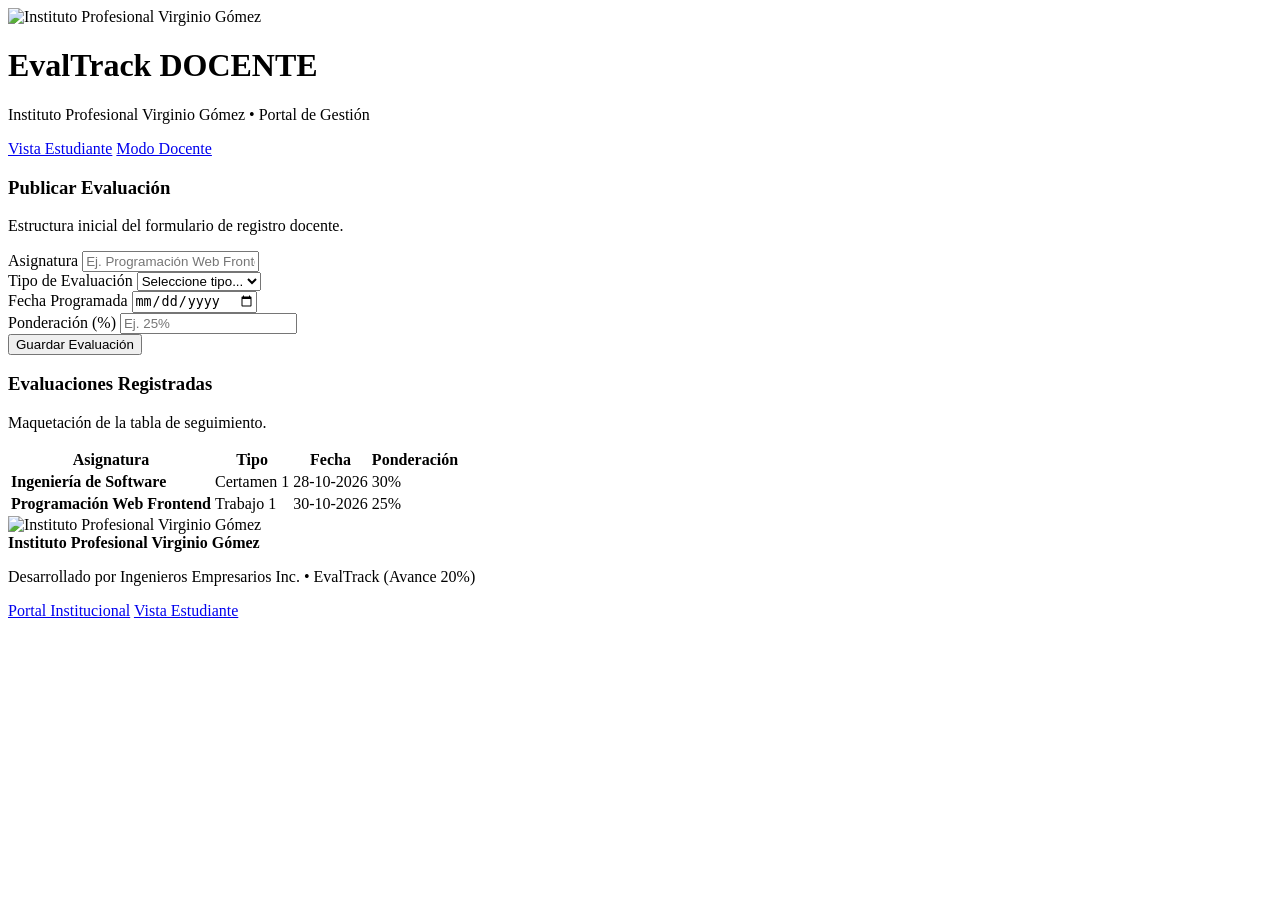
==== docente.html @ 060f39af "maqueta semantica de portal estudiante/docente" ====
<!DOCTYPE html>
<html lang="es">
<head>
  <meta charset="UTF-8">
  <meta name="viewport" content="width=device-width, initial-scale=1.0">
  <title>EvalTrack | Gestión Docente - IP Virginio Gómez (Avance 20%)</title>
  <link rel="stylesheet" href="css/styles.css">
</head>
<body>

  <!-- HEADER INSTITUCIONAL IPVG -->
  <header class="header-institucional">
    <div class="header-container">
      <div class="brand-section">
        <img src="logo-ipvg.png" alt="Instituto Profesional Virginio Gómez" class="logo-ipvg">
        <div class="brand-text">
          <h1>EvalTrack <span class="badge-brand" style="background: var(--ipvg-orange);">DOCENTE</span></h1>
          <p>Instituto Profesional Virginio Gómez &bull; Portal de Gestión</p>
        </div>
      </div>
      <nav class="header-nav" aria-label="Navegación principal">
        <a href="index.html" class="nav-link-btn">Vista Estudiante</a>
        <a href="docente.html" class="nav-link-btn btn-active-role" aria-current="page">Modo Docente</a>
      </nav>
    </div>
  </header>

  <!-- CONTENIDO PRINCIPAL -->
  <main class="main-wrapper">
    <div class="docente-layout">

      <!-- Formulario Inicial de Registro -->
      <aside class="form-card" aria-labelledby="form-heading">
        <div class="form-card-header">
          <h3 id="form-heading">Publicar Evaluación</h3>
          <p>Estructura inicial del formulario de registro docente.</p>
        </div>
        <form id="eval-form" class="form-body">
          <div class="form-group">
            <label for="eval-asignatura" class="form-label">Asignatura</label>
            <input type="text" id="eval-asignatura" class="input-control" placeholder="Ej. Programación Web Frontend" required>
          </div>
          <div class="form-group">
            <label for="eval-tipo" class="form-label">Tipo de Evaluación</label>
            <select id="eval-tipo" class="select-control" required>
              <option value="">Seleccione tipo...</option>
              <option value="Certamen">Certamen</option>
              <option value="Trabajo">Trabajo</option>
              <option value="Test">Test Corto</option>
            </select>
          </div>
          <div class="form-group">
            <label for="eval-fecha" class="form-label">Fecha Programada</label>
            <input type="date" id="eval-fecha" class="input-control" required>
          </div>
          <div class="form-group">
            <label for="eval-ponderacion" class="form-label">Ponderación (%)</label>
            <input type="text" id="eval-ponderacion" class="input-control" placeholder="Ej. 25%">
          </div>
          <button type="submit" class="btn-primary" id="btn-save-eval">Guardar Evaluación</button>
        </form>
      </aside>

      <!-- Tabla Preliminar de Gestión -->
      <section class="table-card" aria-labelledby="table-heading">
        <div class="form-card-header">
          <h3 id="table-heading">Evaluaciones Registradas</h3>
          <p>Maquetación de la tabla de seguimiento.</p>
        </div>
        <div class="table-responsive-wrapper">
          <table class="table-gestion">
            <thead>
              <tr>
                <th>Asignatura</th>
                <th>Tipo</th>
                <th>Fecha</th>
                <th>Ponderación</th>
              </tr>
            </thead>
            <tbody>
              <tr>
                <td><strong>Ingeniería de Software</strong></td>
                <td><span class="badge badge-tipo-certamen">Certamen 1</span></td>
                <td>28-10-2026</td>
                <td>30%</td>
              </tr>
              <tr>
                <td><strong>Programación Web Frontend</strong></td>
                <td><span class="badge badge-tipo-trabajo">Trabajo 1</span></td>
                <td>30-10-2026</td>
                <td>25%</td>
              </tr>
            </tbody>
          </table>
        </div>

        <!-- FASE SIGUIENTE (Próxima entrega):
             - CRUD dinámico y reprogramación con localStorage
             - Eliminación y edición directa de evaluaciones
        -->
      </section>

    </div>
  </main>

  <!-- FOOTER INSTITUCIONAL -->
  <footer class="footer-institucional">
    <div class="footer-container">
      <div class="footer-brand">
        <img src="logo-ipvg.png" alt="Instituto Profesional Virginio Gómez" class="footer-logo-ipvg">
        <div class="footer-text">
          <strong>Instituto Profesional Virginio Gómez</strong>
          <p>Desarrollado por Ingenieros Empresarios Inc. &bull; EvalTrack (Avance 20%)</p>
        </div>
      </div>
      <nav class="footer-links" aria-label="Enlaces institucionales">
        <a href="https://www.virginiogomez.cl" target="_blank" rel="noopener">Portal Institucional</a>
        <a href="index.html">Vista Estudiante</a>
      </nav>
    </div>
  </footer>

  <script src="js/evaltrack.js"></script>
</body>
</html>
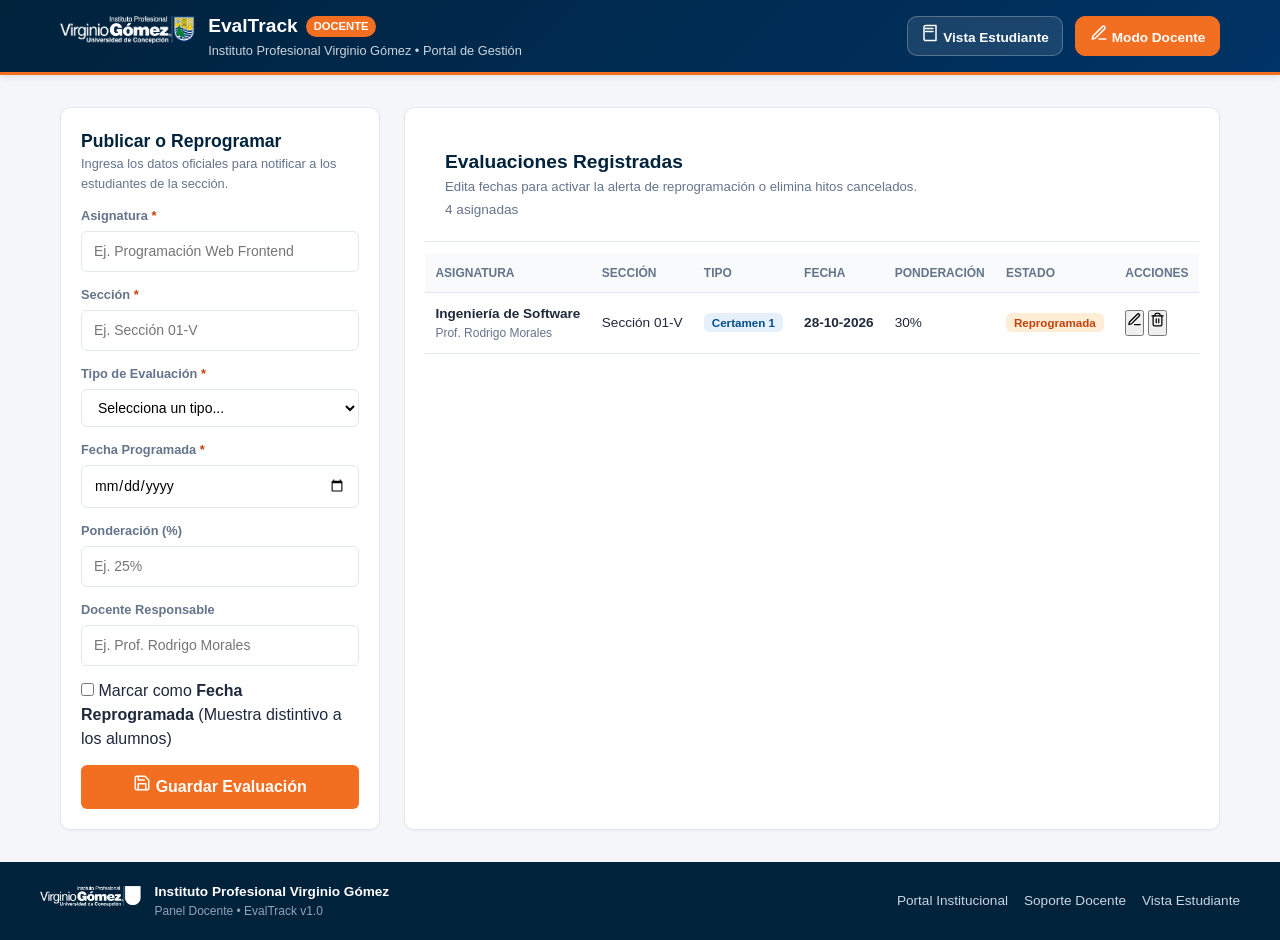
==== commit fbc8d3ae: "html 70%" ====
--- a/docente.html
+++ b/docente.html
@@ -3,118 +3,236 @@
 <head>
   <meta charset="UTF-8">
   <meta name="viewport" content="width=device-width, initial-scale=1.0">
-  <title>EvalTrack | Gestión Docente - IP Virginio Gómez (Avance 20%)</title>
+  <meta name="description" content="EvalTrack - Panel de gestión y reprogramación de evaluaciones para docentes del Instituto Profesional Virginio Gómez.">
+  <title>EvalTrack | Gestión Docente - IP Virginio Gómez</title>
   <link rel="stylesheet" href="css/styles.css">
 </head>
 <body>
 
-  <!-- HEADER INSTITUCIONAL IPVG -->
+  <!-- ======================================================================
+       HEADER INSTITUCIONAL - IP VIRGINIO GÓMEZ
+       ====================================================================== -->
   <header class="header-institucional">
     <div class="header-container">
       <div class="brand-section">
-        <img src="logo-ipvg.png" alt="Instituto Profesional Virginio Gómez" class="logo-ipvg">
+        <div class="brand-logo-icon" title="Instituto Profesional Virginio Gómez">
+          <img src="logo-ipvg.png" alt="Instituto Profesional Virginio Gómez" class="logo-ipvg">
+        </div>
         <div class="brand-text">
-          <h1>EvalTrack <span class="badge-brand" style="background: var(--ipvg-orange);">DOCENTE</span></h1>
+          <h1>
+            EvalTrack
+            <span class="badge-brand" style="background: var(--ipvg-orange);">DOCENTE</span>
+          </h1>
           <p>Instituto Profesional Virginio Gómez &bull; Portal de Gestión</p>
         </div>
       </div>
+
       <nav class="header-nav" aria-label="Navegación principal">
-        <a href="index.html" class="nav-link-btn">Vista Estudiante</a>
-        <a href="docente.html" class="nav-link-btn btn-active-role" aria-current="page">Modo Docente</a>
+        <a href="index.html" class="nav-link-btn">
+          <svg width="18" height="18" viewBox="0 0 24 24" fill="none" stroke="currentColor" stroke-width="2" stroke-linecap="round" stroke-linejoin="round">
+            <path d="M4 19.5v-15A2.5 2.5 0 0 1 6.5 2H20v20H6.5a2.5 2.5 0 0 1-2.5-2.5Z"/>
+            <path d="M6 6h10"/>
+            <path d="M6 10h10"/>
+          </svg>
+          <span>Vista Estudiante</span>
+        </a>
+        <a href="docente.html" class="nav-link-btn btn-active-role" aria-current="page">
+          <svg width="18" height="18" viewBox="0 0 24 24" fill="none" stroke="currentColor" stroke-width="2" stroke-linecap="round" stroke-linejoin="round">
+            <path d="M12 20h9"/>
+            <path d="M16.5 3.5a2.12 2.12 0 0 1 3 3L7 19l-4 1 1-4Z"/>
+          </svg>
+          <span>Modo Docente</span>
+        </a>
       </nav>
     </div>
   </header>
 
-  <!-- CONTENIDO PRINCIPAL -->
+  <!-- ======================================================================
+       CONTENIDO PRINCIPAL - PANEL DOCENTE (RF-04, RF-05, RF-06)
+       ====================================================================== -->
   <main class="main-wrapper">
+
     <div class="docente-layout">
 
-      <!-- Formulario Inicial de Registro -->
+      <!-- ==================================================================
+           COLUMNA IZQUIERDA: FORMULARIO DE REGISTRO / EDICIÓN (RF-04, RF-05)
+           ================================================================== -->
       <aside class="form-card" aria-labelledby="form-heading">
         <div class="form-card-header">
-          <h3 id="form-heading">Publicar Evaluación</h3>
-          <p>Estructura inicial del formulario de registro docente.</p>
-        </div>
+          <h3 id="form-heading">Publicar o Reprogramar</h3>
+          <p>Ingresa los datos oficiales para notificar a los estudiantes de la sección.</p>
+        </div>
+
         <form id="eval-form" class="form-body">
-          <div class="form-group">
-            <label for="eval-asignatura" class="form-label">Asignatura</label>
+          <input type="hidden" id="eval-id" value="">
+
+          <!-- Asignatura -->
+          <div class="form-group">
+            <label for="eval-asignatura" class="form-label">
+              <span>Asignatura</span>
+              <span style="color: var(--badge-reprogramada);">*</span>
+            </label>
             <input type="text" id="eval-asignatura" class="input-control" placeholder="Ej. Programación Web Frontend" required>
           </div>
-          <div class="form-group">
-            <label for="eval-tipo" class="form-label">Tipo de Evaluación</label>
+
+          <!-- Sección -->
+          <div class="form-group">
+            <label for="eval-seccion" class="form-label">
+              <span>Sección</span>
+              <span style="color: var(--badge-reprogramada);">*</span>
+            </label>
+            <input type="text" id="eval-seccion" class="input-control" placeholder="Ej. Sección 01-V" required>
+          </div>
+
+          <!-- Tipo de Evaluación -->
+          <div class="form-group">
+            <label for="eval-tipo" class="form-label">
+              <span>Tipo de Evaluación</span>
+              <span style="color: var(--badge-reprogramada);">*</span>
+            </label>
             <select id="eval-tipo" class="select-control" required>
-              <option value="">Seleccione tipo...</option>
+              <option value="">Selecciona un tipo...</option>
               <option value="Certamen">Certamen</option>
-              <option value="Trabajo">Trabajo</option>
+              <option value="Trabajo">Trabajo / Proyecto</option>
               <option value="Test">Test Corto</option>
+              <option value="Examen">Examen</option>
             </select>
           </div>
-          <div class="form-group">
-            <label for="eval-fecha" class="form-label">Fecha Programada</label>
+
+          <!-- Fecha Oficial -->
+          <div class="form-group">
+            <label for="eval-fecha" class="form-label">
+              <span>Fecha Programada</span>
+              <span style="color: var(--badge-reprogramada);">*</span>
+            </label>
             <input type="date" id="eval-fecha" class="input-control" required>
           </div>
+
+          <!-- Ponderación -->
           <div class="form-group">
             <label for="eval-ponderacion" class="form-label">Ponderación (%)</label>
             <input type="text" id="eval-ponderacion" class="input-control" placeholder="Ej. 25%">
           </div>
-          <button type="submit" class="btn-primary" id="btn-save-eval">Guardar Evaluación</button>
+
+          <!-- Docente / Autor -->
+          <div class="form-group">
+            <label for="eval-autor" class="form-label">Docente Responsable</label>
+            <input type="text" id="eval-autor" class="input-control" placeholder="Ej. Prof. Rodrigo Morales">
+          </div>
+
+          <!-- Checkbox Reprogramada (RF-03, RF-05) -->
+          <div class="checkbox-toggle-container">
+            <input type="checkbox" id="eval-reprogramada">
+            <label for="eval-reprogramada" class="checkbox-label">
+              Marcar como <strong>Fecha Reprogramada</strong> (Muestra distintivo a los alumnos)
+            </label>
+          </div>
+
+          <!-- Botón de Envío -->
+          <button type="submit" class="btn-primary" id="btn-save-eval">
+            <svg width="18" height="18" viewBox="0 0 24 24" fill="none" stroke="currentColor" stroke-width="2" stroke-linecap="round" stroke-linejoin="round">
+              <path d="M19 21H5a2 2 0 0 1-2-2V5a2 2 0 0 1 2-2h11l5 5v11a2 2 0 0 1-2 2z"/>
+              <polyline points="17 21 17 13 7 13 7 21"/>
+              <polyline points="7 3 7 8 15 8"/>
+            </svg>
+            <span>Guardar Evaluación</span>
+          </button>
         </form>
       </aside>
 
-      <!-- Tabla Preliminar de Gestión -->
+      <!-- ==================================================================
+           COLUMNA DERECHA: TABLA DE GESTIÓN Y REPROGRAMACIÓN (RF-05, RF-06)
+           ================================================================== -->
       <section class="table-card" aria-labelledby="table-heading">
-        <div class="form-card-header">
-          <h3 id="table-heading">Evaluaciones Registradas</h3>
-          <p>Maquetación de la tabla de seguimiento.</p>
-        </div>
+        <div class="controls-header" style="padding: 1.25rem; border-bottom: 1px solid var(--border-light); margin-bottom: 0;">
+          <div>
+            <h3 id="table-heading" style="font-size: 1.2rem; color: var(--ipvg-blue-dark); font-weight: 700;">
+              Evaluaciones Registradas
+            </h3>
+            <p style="font-size: 0.825rem; color: var(--text-muted);">
+              Edita fechas para activar la alerta de reprogramación o elimina hitos cancelados.
+            </p>
+          </div>
+          <span class="eval-counter">4 asignadas</span>
+        </div>
+
         <div class="table-responsive-wrapper">
           <table class="table-gestion">
             <thead>
               <tr>
                 <th>Asignatura</th>
+                <th>Sección</th>
                 <th>Tipo</th>
                 <th>Fecha</th>
                 <th>Ponderación</th>
+                <th>Estado</th>
+                <th style="text-align: right;">Acciones</th>
               </tr>
             </thead>
             <tbody>
+              <!-- Fila 1 -->
               <tr>
-                <td><strong>Ingeniería de Software</strong></td>
-                <td><span class="badge badge-tipo-certamen">Certamen 1</span></td>
-                <td>28-10-2026</td>
-                <td>30%</td>
-              </tr>
-              <tr>
-                <td><strong>Programación Web Frontend</strong></td>
-                <td><span class="badge badge-tipo-trabajo">Trabajo 1</span></td>
-                <td>30-10-2026</td>
-                <td>25%</td>
+                <td data-label="Asignatura">
+                  <strong>Ingeniería de Software</strong>
+                  <div style="font-size: 0.75rem; color: var(--text-muted);">Prof. Rodrigo Morales</div>
+                </td>
+                <td data-label="Sección">Sección 01-V</td>
+                <td data-label="Tipo">
+                  <span class="badge badge-tipo-certamen">Certamen 1</span>
+                </td>
+                <td data-label="Fecha">
+                  <span style="font-weight: 700;">28-10-2026</span>
+                </td>
+                <td data-label="Ponderación">30%</td>
+                <td data-label="Estado">
+                  <span class="badge badge-reprogramada">Reprogramada</span>
+                </td>
+                <td data-label="Acciones">
+                  <div class="action-buttons-group" style="justify-content: flex-end;">
+                    <button type="button" class="btn-action-icon" title="Editar evaluación" aria-label="Editar">
+                      <svg width="15" height="15" viewBox="0 0 24 24" fill="none" stroke="currentColor" stroke-width="2" stroke-linecap="round" stroke-linejoin="round">
+                        <path d="M12 20h9"/>
+                        <path d="M16.5 3.5a2.12 2.12 0 0 1 3 3L7 19l-4 1 1-4Z"/>
+                      </svg>
+                    </button>
+                    <button type="button" class="btn-action-icon danger" title="Eliminar evaluación" aria-label="Eliminar">
+                      <svg width="15" height="15" viewBox="0 0 24 24" fill="none" stroke="currentColor" stroke-width="2" stroke-linecap="round" stroke-linejoin="round">
+                        <polyline points="3 6 5 6 21 6"/>
+                        <path d="M19 6v14a2 2 0 0 1-2 2H7a2 2 0 0 1-2-2V6m3 0V4a2 2 0 0 1 2-2h4a2 2 0 0 1 2 2v2"/>
+                        <line x1="10" y1="11" x2="10" y2="17"/>
+                        <line x1="14" y1="11" x2="14" y2="17"/>
+                      </svg>
+                    </button>
+                  </div>
+                </td>
               </tr>
             </tbody>
           </table>
         </div>
-
-        <!-- FASE SIGUIENTE (Próxima entrega):
-             - CRUD dinámico y reprogramación con localStorage
-             - Eliminación y edición directa de evaluaciones
-        -->
       </section>
 
     </div>
+
   </main>
 
-  <!-- FOOTER INSTITUCIONAL -->
+  <!-- ======================================================================
+       FOOTER INSTITUCIONAL
+       ====================================================================== -->
   <footer class="footer-institucional">
     <div class="footer-container">
       <div class="footer-brand">
-        <img src="logo-ipvg.png" alt="Instituto Profesional Virginio Gómez" class="footer-logo-ipvg">
+        <div class="footer-logo-container" title="Instituto Profesional Virginio Gómez">
+          <img src="logo-ipvg.png" alt="Instituto Profesional Virginio Gómez" class="footer-logo-ipvg">
+        </div>
         <div class="footer-text">
           <strong>Instituto Profesional Virginio Gómez</strong>
-          <p>Desarrollado por Ingenieros Empresarios Inc. &bull; EvalTrack (Avance 20%)</p>
+          <p>Panel Docente &bull; EvalTrack v1.0</p>
         </div>
       </div>
+
       <nav class="footer-links" aria-label="Enlaces institucionales">
         <a href="https://www.virginiogomez.cl" target="_blank" rel="noopener">Portal Institucional</a>
+        <a href="#">Soporte Docente</a>
         <a href="index.html">Vista Estudiante</a>
       </nav>
     </div>
--- a/css/styles.css
+++ b/css/styles.css
@@ -0,0 +1,482 @@
+/* ==========================================================================
+   EvalTrack - Sistema de Calendario y Seguimiento de Evaluaciones
+   Instituto Profesional Virginio Gómez
+   Estilos Principales (Avance 20% - Maquetación y Paleta Institucional)
+   ========================================================================== */
+
+:root {
+  /* Paleta Institucional IP Virginio Gómez */
+  --ipvg-blue-dark: #00223b;
+  --ipvg-blue-primary: #003366;
+  --ipvg-blue-medium: #004d8c;
+  --ipvg-blue-light: #e8f1f8;
+  --ipvg-orange: #f26f21;
+  --ipvg-orange-hover: #d95a12;
+
+  /* Estados Semánticos de Evaluación */
+  --status-certamen: #004d8c;
+  --status-certamen-bg: #e6f0fa;
+  --status-trabajo: #107c41;
+  --status-trabajo-bg: #e6f6ee;
+  --badge-reprogramada: #c2410c;
+  --badge-reprogramada-bg: #ffedd5;
+
+  /* Neutros y Superficies */
+  --bg-app: #f4f6fa;
+  --bg-surface: #ffffff;
+  --bg-surface-secondary: #f8fafc;
+  --text-main: #1e293b;
+  --text-muted: #64748b;
+  --text-white: #ffffff;
+
+  /* Bordes, Sombras y Radios */
+  --border-light: #e2e8f0;
+  --shadow-sm: 0 1px 2px rgba(0, 34, 59, 0.05);
+  --shadow-md: 0 4px 6px -1px rgba(0, 34, 59, 0.08);
+  --radius-sm: 6px;
+  --radius-md: 10px;
+  --radius-lg: 14px;
+  --container-max-width: 1200px;
+}
+
+/* Reset y estructura general */
+*, *::before, *::after {
+  box-sizing: border-box;
+  margin: 0;
+  padding: 0;
+}
+
+body {
+  font-family: -apple-system, BlinkMacSystemFont, "Segoe UI", Roboto, Arial, sans-serif;
+  background-color: var(--bg-app);
+  color: var(--text-main);
+  line-height: 1.5;
+  min-height: 100vh;
+  display: flex;
+  flex-direction: column;
+}
+
+a {
+  color: inherit;
+  text-decoration: none;
+}
+
+button, input, select {
+  font: inherit;
+}
+
+/* ==========================================================================
+   HEADER INSTITUCIONAL
+   ========================================================================== */
+.header-institucional {
+  background: linear-gradient(135deg, var(--ipvg-blue-dark) 0%, var(--ipvg-blue-primary) 100%);
+  color: var(--text-white);
+  box-shadow: var(--shadow-md);
+  position: sticky;
+  top: 0;
+  z-index: 100;
+  border-bottom: 3px solid var(--ipvg-orange);
+}
+
+.header-container {
+  max-width: var(--container-max-width);
+  margin: 0 auto;
+  padding: 0.75rem 1.25rem;
+  display: flex;
+  align-items: center;
+  justify-content: space-between;
+}
+
+.brand-section {
+  display: flex;
+  align-items: center;
+  gap: 0.85rem;
+}
+
+.logo-ipvg {
+  max-height: 40px;
+  width: auto;
+}
+
+.brand-text h1 {
+  font-size: 1.2rem;
+  display: flex;
+  align-items: center;
+  gap: 0.5rem;
+}
+
+.brand-text .badge-brand {
+  font-size: 0.7rem;
+  background: rgba(255, 255, 255, 0.2);
+  padding: 0.15rem 0.5rem;
+  border-radius: 9999px;
+}
+
+.brand-text p {
+  font-size: 0.8rem;
+  color: #cbd5e1;
+}
+
+.header-nav {
+  display: flex;
+  gap: 0.75rem;
+}
+
+.nav-link-btn {
+  padding: 0.45rem 0.85rem;
+  border-radius: var(--radius-md);
+  font-size: 0.85rem;
+  font-weight: 600;
+  border: 1px solid rgba(255, 255, 255, 0.25);
+  background: rgba(255, 255, 255, 0.1);
+  color: var(--text-white);
+  transition: 0.2s ease;
+}
+
+.nav-link-btn.btn-active-role {
+  background: var(--ipvg-orange);
+  border-color: var(--ipvg-orange);
+}
+
+/* ==========================================================================
+   CONTENEDOR PRINCIPAL Y HERO BANNER
+   ========================================================================== */
+.main-wrapper {
+  max-width: var(--container-max-width);
+  margin: 0 auto;
+  padding: 2rem 1.25rem;
+  width: 100%;
+  flex: 1;
+  display: flex;
+  flex-direction: column;
+  gap: 1.5rem;
+}
+
+.hero-banner {
+  background: linear-gradient(135deg, var(--ipvg-blue-primary) 0%, var(--ipvg-blue-medium) 100%);
+  color: var(--text-white);
+  border-radius: var(--radius-lg);
+  padding: 1.5rem 1.75rem;
+  display: flex;
+  align-items: center;
+  justify-content: space-between;
+  gap: 1.5rem;
+}
+
+.hero-info h2 {
+  font-size: 1.45rem;
+  margin-bottom: 0.25rem;
+}
+
+.hero-info p {
+  color: #e2e8f0;
+  font-size: 0.9rem;
+}
+
+.hero-stats {
+  display: flex;
+  gap: 0.75rem;
+}
+
+.stat-card {
+  background: rgba(255, 255, 255, 0.15);
+  border-radius: var(--radius-md);
+  padding: 0.6rem 1rem;
+  text-align: center;
+  min-width: 90px;
+}
+
+.stat-value {
+  font-size: 1.5rem;
+  font-weight: 800;
+}
+
+.stat-value.warning {
+  color: #fed7aa;
+}
+
+.stat-label {
+  font-size: 0.7rem;
+  text-transform: uppercase;
+  color: #cbd5e1;
+}
+
+/* ==========================================================================
+   CONTROLES Y FORMULARIOS
+   ========================================================================== */
+.controls-card {
+  background: var(--bg-surface);
+  border-radius: var(--radius-md);
+  padding: 1rem 1.25rem;
+  box-shadow: var(--shadow-sm);
+  border: 1px solid var(--border-light);
+}
+
+.filter-grid {
+  display: grid;
+  grid-template-columns: 2fr 1.5fr auto;
+  gap: 1rem;
+  align-items: flex-end;
+}
+
+.form-group {
+  display: flex;
+  flex-direction: column;
+  gap: 0.35rem;
+}
+
+.form-label {
+  font-size: 0.8rem;
+  font-weight: 600;
+  color: var(--text-muted);
+}
+
+.input-control,
+.select-control {
+  width: 100%;
+  padding: 0.55rem 0.75rem;
+  border: 1px solid var(--border-light);
+  border-radius: var(--radius-sm);
+  background: var(--bg-surface);
+  font-size: 0.875rem;
+}
+
+.btn-secondary {
+  padding: 0.55rem 0.9rem;
+  background-color: var(--bg-surface-secondary);
+  border: 1px solid var(--border-light);
+  border-radius: var(--radius-sm);
+  cursor: pointer;
+  font-weight: 600;
+  font-size: 0.85rem;
+}
+
+/* ==========================================================================
+   TARJETAS DE EVALUACIÓN
+   ========================================================================== */
+.eval-section {
+  display: flex;
+  flex-direction: column;
+  gap: 1rem;
+}
+
+.section-title-bar h3 {
+  font-size: 1.1rem;
+  color: var(--ipvg-blue-dark);
+}
+
+.eval-counter {
+  font-size: 0.85rem;
+  color: var(--text-muted);
+  font-weight: normal;
+}
+
+.eval-cards-grid {
+  display: grid;
+  grid-template-columns: repeat(auto-fill, minmax(300px, 1fr));
+  gap: 1.25rem;
+}
+
+.eval-card {
+  background: var(--bg-surface);
+  border-radius: var(--radius-md);
+  border: 1px solid var(--border-light);
+  padding: 1.25rem;
+  box-shadow: var(--shadow-sm);
+  display: flex;
+  flex-direction: column;
+  gap: 0.75rem;
+  border-left: 4px solid var(--ipvg-blue-primary);
+}
+
+.eval-card.tipo-certamen { border-left-color: var(--status-certamen); }
+.eval-card.tipo-trabajo { border-left-color: var(--status-trabajo); }
+
+.card-top {
+  display: flex;
+  align-items: center;
+  justify-content: space-between;
+}
+
+.badges-group {
+  display: flex;
+  gap: 0.35rem;
+}
+
+.badge {
+  font-size: 0.725rem;
+  font-weight: 700;
+  padding: 0.2rem 0.5rem;
+  border-radius: var(--radius-sm);
+}
+
+.badge-tipo-certamen { background: var(--status-certamen-bg); color: var(--status-certamen); }
+.badge-tipo-trabajo { background: var(--status-trabajo-bg); color: var(--status-trabajo); }
+.badge-reprogramada { background: var(--badge-reprogramada-bg); color: var(--badge-reprogramada); }
+.badge-ponderacion { background: var(--ipvg-blue-light); color: var(--ipvg-blue-medium); }
+
+.card-title {
+  font-size: 1.05rem;
+  color: var(--ipvg-blue-dark);
+}
+
+.card-meta-list {
+  font-size: 0.85rem;
+  color: var(--text-muted);
+  display: flex;
+  flex-direction: column;
+  gap: 0.2rem;
+}
+
+.card-footer-info {
+  display: flex;
+  align-items: center;
+  justify-content: space-between;
+  padding-top: 0.75rem;
+  border-top: 1px solid var(--border-light);
+}
+
+.fecha-valor {
+  font-size: 0.85rem;
+  font-weight: 700;
+  color: var(--ipvg-blue-dark);
+}
+
+.dias-restantes-pill {
+  font-size: 0.75rem;
+  font-weight: 700;
+  padding: 0.2rem 0.5rem;
+  border-radius: 9999px;
+  background: #fee2e2;
+  color: #b91c1c;
+}
+
+/* ==========================================================================
+   VISTA DOCENTE (ESTRUCTURA BÁSICA)
+   ========================================================================== */
+.docente-layout {
+  display: grid;
+  grid-template-columns: 320px 1fr;
+  gap: 1.5rem;
+}
+
+.form-card,
+.table-card {
+  background: var(--bg-surface);
+  border-radius: var(--radius-md);
+  border: 1px solid var(--border-light);
+  box-shadow: var(--shadow-sm);
+  padding: 1.25rem;
+}
+
+.form-card-header h3 {
+  font-size: 1.1rem;
+  color: var(--ipvg-blue-dark);
+}
+
+.form-card-header p {
+  font-size: 0.8rem;
+  color: var(--text-muted);
+  margin-bottom: 0.85rem;
+}
+
+.form-body {
+  display: flex;
+  flex-direction: column;
+  gap: 0.85rem;
+}
+
+.btn-primary {
+  padding: 0.6rem 1rem;
+  background: var(--ipvg-orange);
+  color: var(--text-white);
+  border: none;
+  border-radius: var(--radius-sm);
+  font-weight: 700;
+  cursor: pointer;
+}
+
+.btn-primary:hover {
+  background: var(--ipvg-orange-hover);
+}
+
+.table-responsive-wrapper {
+  overflow-x: auto;
+  margin-top: 0.75rem;
+}
+
+.table-gestion {
+  width: 100%;
+  border-collapse: collapse;
+  font-size: 0.85rem;
+}
+
+.table-gestion th,
+.table-gestion td {
+  padding: 0.65rem;
+  text-align: left;
+  border-bottom: 1px solid var(--border-light);
+}
+
+.table-gestion th {
+  background: var(--bg-surface-secondary);
+  color: var(--text-muted);
+  font-size: 0.75rem;
+  text-transform: uppercase;
+}
+
+/* ==========================================================================
+   FOOTER INSTITUCIONAL
+   ========================================================================== */
+.footer-institucional {
+  background: var(--ipvg-blue-dark);
+  color: var(--text-white);
+  margin-top: auto;
+  padding: 1.25rem;
+}
+
+.footer-container {
+  max-width: var(--container-max-width);
+  margin: 0 auto;
+  display: flex;
+  align-items: center;
+  justify-content: space-between;
+}
+
+.footer-brand {
+  display: flex;
+  align-items: center;
+  gap: 0.85rem;
+}
+
+.footer-logo-ipvg {
+  max-height: 30px;
+  filter: brightness(0) invert(1);
+}
+
+.footer-text strong {
+  display: block;
+  font-size: 0.85rem;
+}
+
+.footer-text p {
+  font-size: 0.75rem;
+  color: #94a3b8;
+}
+
+.footer-links {
+  display: flex;
+  gap: 1rem;
+  font-size: 0.85rem;
+  color: #cbd5e1;
+}
+
+/* ==========================================================================
+   RESPONSIVE DESIGN (BÁSICO)
+   ========================================================================== */
+@media (max-width: 820px) {
+  .docente-layout { grid-template-columns: 1fr; }
+  .hero-banner { flex-direction: column; align-items: flex-start; }
+  .filter-grid { grid-template-columns: 1fr; }
+  .header-container, .footer-container { flex-direction: column; align-items: flex-start; gap: 0.75rem; }
+}
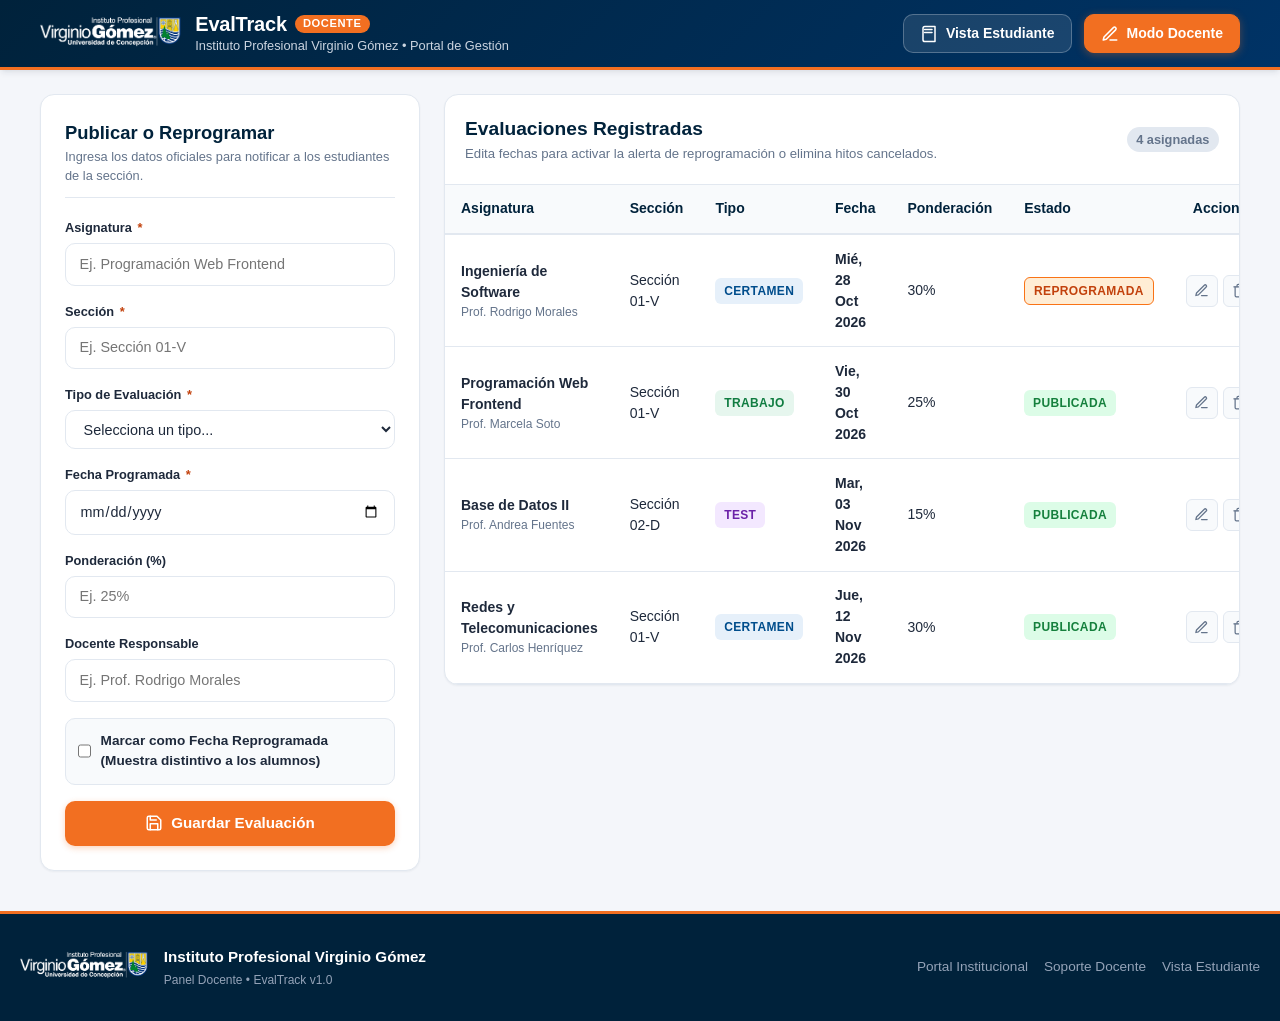
==== commit c2b75e84: "feat(html): integrar estructura completa de calendario mensual y tabla de gestión docente index.html" ====
--- a/docente.html
+++ b/docente.html
@@ -206,6 +206,117 @@
                   </div>
                 </td>
               </tr>
+
+              <!-- Fila 2 -->
+              <tr>
+                <td data-label="Asignatura">
+                  <strong>Programación Web Frontend</strong>
+                  <div style="font-size: 0.75rem; color: var(--text-muted);">Prof. Marcela Soto</div>
+                </td>
+                <td data-label="Sección">Sección 01-V</td>
+                <td data-label="Tipo">
+                  <span class="badge badge-tipo-trabajo">Trabajo 1</span>
+                </td>
+                <td data-label="Fecha">
+                  <span style="font-weight: 700;">30-10-2026</span>
+                </td>
+                <td data-label="Ponderación">25%</td>
+                <td data-label="Estado">
+                  <span class="badge" style="background: var(--badge-publicada-bg); color: var(--badge-publicada);">Publicada</span>
+                </td>
+                <td data-label="Acciones">
+                  <div class="action-buttons-group" style="justify-content: flex-end;">
+                    <button type="button" class="btn-action-icon" title="Editar evaluación" aria-label="Editar">
+                      <svg width="15" height="15" viewBox="0 0 24 24" fill="none" stroke="currentColor" stroke-width="2" stroke-linecap="round" stroke-linejoin="round">
+                        <path d="M12 20h9"/>
+                        <path d="M16.5 3.5a2.12 2.12 0 0 1 3 3L7 19l-4 1 1-4Z"/>
+                      </svg>
+                    </button>
+                    <button type="button" class="btn-action-icon danger" title="Eliminar evaluación" aria-label="Eliminar">
+                      <svg width="15" height="15" viewBox="0 0 24 24" fill="none" stroke="currentColor" stroke-width="2" stroke-linecap="round" stroke-linejoin="round">
+                        <polyline points="3 6 5 6 21 6"/>
+                        <path d="M19 6v14a2 2 0 0 1-2 2H7a2 2 0 0 1-2-2V6m3 0V4a2 2 0 0 1 2-2h4a2 2 0 0 1 2 2v2"/>
+                        <line x1="10" y1="11" x2="10" y2="17"/>
+                        <line x1="14" y1="11" x2="14" y2="17"/>
+                      </svg>
+                    </button>
+                  </div>
+                </td>
+              </tr>
+
+              <!-- Fila 3 -->
+              <tr>
+                <td data-label="Asignatura">
+                  <strong>Base de Datos II</strong>
+                  <div style="font-size: 0.75rem; color: var(--text-muted);">Prof. Andrea Fuentes</div>
+                </td>
+                <td data-label="Sección">Sección 02-D</td>
+                <td data-label="Tipo">
+                  <span class="badge badge-tipo-test">Test 2</span>
+                </td>
+                <td data-label="Fecha">
+                  <span style="font-weight: 700;">03-11-2026</span>
+                </td>
+                <td data-label="Ponderación">15%</td>
+                <td data-label="Estado">
+                  <span class="badge" style="background: var(--badge-publicada-bg); color: var(--badge-publicada);">Publicada</span>
+                </td>
+                <td data-label="Acciones">
+                  <div class="action-buttons-group" style="justify-content: flex-end;">
+                    <button type="button" class="btn-action-icon" title="Editar evaluación" aria-label="Editar">
+                      <svg width="15" height="15" viewBox="0 0 24 24" fill="none" stroke="currentColor" stroke-width="2" stroke-linecap="round" stroke-linejoin="round">
+                        <path d="M12 20h9"/>
+                        <path d="M16.5 3.5a2.12 2.12 0 0 1 3 3L7 19l-4 1 1-4Z"/>
+                      </svg>
+                    </button>
+                    <button type="button" class="btn-action-icon danger" title="Eliminar evaluación" aria-label="Eliminar">
+                      <svg width="15" height="15" viewBox="0 0 24 24" fill="none" stroke="currentColor" stroke-width="2" stroke-linecap="round" stroke-linejoin="round">
+                        <polyline points="3 6 5 6 21 6"/>
+                        <path d="M19 6v14a2 2 0 0 1-2 2H7a2 2 0 0 1-2-2V6m3 0V4a2 2 0 0 1 2-2h4a2 2 0 0 1 2 2v2"/>
+                        <line x1="10" y1="11" x2="10" y2="17"/>
+                        <line x1="14" y1="11" x2="14" y2="17"/>
+                      </svg>
+                    </button>
+                  </div>
+                </td>
+              </tr>
+
+              <!-- Fila 4 -->
+              <tr>
+                <td data-label="Asignatura">
+                  <strong>Redes y Telecomunicaciones</strong>
+                  <div style="font-size: 0.75rem; color: var(--text-muted);">Prof. Carlos Henríquez</div>
+                </td>
+                <td data-label="Sección">Sección 01-V</td>
+                <td data-label="Tipo">
+                  <span class="badge badge-tipo-certamen">Certamen 2</span>
+                </td>
+                <td data-label="Fecha">
+                  <span style="font-weight: 700;">12-11-2026</span>
+                </td>
+                <td data-label="Ponderación">30%</td>
+                <td data-label="Estado">
+                  <span class="badge" style="background: var(--badge-publicada-bg); color: var(--badge-publicada);">Publicada</span>
+                </td>
+                <td data-label="Acciones">
+                  <div class="action-buttons-group" style="justify-content: flex-end;">
+                    <button type="button" class="btn-action-icon" title="Editar evaluación" aria-label="Editar">
+                      <svg width="15" height="15" viewBox="0 0 24 24" fill="none" stroke="currentColor" stroke-width="2" stroke-linecap="round" stroke-linejoin="round">
+                        <path d="M12 20h9"/>
+                        <path d="M16.5 3.5a2.12 2.12 0 0 1 3 3L7 19l-4 1 1-4Z"/>
+                      </svg>
+                    </button>
+                    <button type="button" class="btn-action-icon danger" title="Eliminar evaluación" aria-label="Eliminar">
+                      <svg width="15" height="15" viewBox="0 0 24 24" fill="none" stroke="currentColor" stroke-width="2" stroke-linecap="round" stroke-linejoin="round">
+                        <polyline points="3 6 5 6 21 6"/>
+                        <path d="M19 6v14a2 2 0 0 1-2 2H7a2 2 0 0 1-2-2V6m3 0V4a2 2 0 0 1 2-2h4a2 2 0 0 1 2 2v2"/>
+                        <line x1="10" y1="11" x2="10" y2="17"/>
+                        <line x1="14" y1="11" x2="14" y2="17"/>
+                      </svg>
+                    </button>
+                  </div>
+                </td>
+              </tr>
             </tbody>
           </table>
         </div>
--- a/css/styles.css
+++ b/css/styles.css
@@ -1,7 +1,7 @@
 /* ==========================================================================
    EvalTrack - Sistema de Calendario y Seguimiento de Evaluaciones
    Instituto Profesional Virginio Gómez
-   Estilos Principales (Avance 20% - Maquetación y Paleta Institucional)
+   Estilos Principales y Responsive Design
    ========================================================================== */
 
 :root {
@@ -12,14 +12,24 @@
   --ipvg-blue-light: #e8f1f8;
   --ipvg-orange: #f26f21;
   --ipvg-orange-hover: #d95a12;
+  --ipvg-orange-light: #fff3ec;
 
   /* Estados Semánticos de Evaluación */
   --status-certamen: #004d8c;
   --status-certamen-bg: #e6f0fa;
   --status-trabajo: #107c41;
   --status-trabajo-bg: #e6f6ee;
+  --status-test: #6b21a8;
+  --status-test-bg: #f3e8ff;
+  --status-examen: #b91c1c;
+  --status-examen-bg: #fee2e2;
+
   --badge-reprogramada: #c2410c;
   --badge-reprogramada-bg: #ffedd5;
+  --badge-publicada: #15803d;
+  --badge-publicada-bg: #dcfce7;
+  --badge-cancelada: #991b1b;
+  --badge-cancelada-bg: #fee2e2;
 
   /* Neutros y Superficies */
   --bg-app: #f4f6fa;
@@ -27,41 +37,54 @@
   --bg-surface-secondary: #f8fafc;
   --text-main: #1e293b;
   --text-muted: #64748b;
+  --text-light: #94a3b8;
   --text-white: #ffffff;
 
-  /* Bordes, Sombras y Radios */
+  /* Bordes y Sombras */
   --border-light: #e2e8f0;
+  --border-focus: #004d8c;
   --shadow-sm: 0 1px 2px rgba(0, 34, 59, 0.05);
-  --shadow-md: 0 4px 6px -1px rgba(0, 34, 59, 0.08);
+  --shadow-md: 0 4px 6px -1px rgba(0, 34, 59, 0.08), 0 2px 4px -2px rgba(0, 34, 59, 0.05);
+  --shadow-lg: 0 10px 15px -3px rgba(0, 34, 59, 0.1), 0 4px 6px -4px rgba(0, 34, 59, 0.06);
+
+  /* Dimensiones y Transiciones */
   --radius-sm: 6px;
   --radius-md: 10px;
   --radius-lg: 14px;
-  --container-max-width: 1200px;
-}
-
-/* Reset y estructura general */
+  --transition-fast: 0.2s ease;
+  --container-max-width: 1240px;
+}
+
+/* Reset y caja */
 *, *::before, *::after {
   box-sizing: border-box;
   margin: 0;
   padding: 0;
 }
 
+html {
+  font-size: 16px;
+  scroll-behavior: smooth;
+}
+
 body {
-  font-family: -apple-system, BlinkMacSystemFont, "Segoe UI", Roboto, Arial, sans-serif;
+  font-family: -apple-system, BlinkMacSystemFont, "Segoe UI", Roboto, "Helvetica Neue", Arial, sans-serif;
   background-color: var(--bg-app);
   color: var(--text-main);
   line-height: 1.5;
   min-height: 100vh;
   display: flex;
   flex-direction: column;
-}
-
+  overflow-x: hidden;
+}
+
+/* Enlaces y botones base */
 a {
   color: inherit;
   text-decoration: none;
 }
 
-button, input, select {
+button, input, select, textarea {
   font: inherit;
 }
 
@@ -85,21 +108,50 @@
   display: flex;
   align-items: center;
   justify-content: space-between;
+  gap: 1rem;
 }
 
 .brand-section {
   display: flex;
   align-items: center;
-  gap: 0.85rem;
-}
-
+  gap: 0.875rem;
+}
+
+.brand-logo-icon {
+  display: flex;
+  align-items: center;
+  justify-content: center;
+  flex-shrink: 0;
+  transition: all var(--transition-fast);
+}
+
+/* Fallback si el contenedor contiene texto simple sin imagen */
+.brand-logo-icon:not(:has(img)) {
+  width: 44px;
+  height: 44px;
+  background: var(--ipvg-orange);
+  color: var(--text-white);
+  border-radius: var(--radius-md);
+  font-weight: 800;
+  font-size: 1.35rem;
+  padding: 0;
+  box-shadow: 0 2px 8px rgba(242, 111, 33, 0.4);
+}
+
+.brand-logo-icon img,
 .logo-ipvg {
-  max-height: 40px;
+  max-height: 42px;
   width: auto;
+  max-width: 175px;
+  object-fit: contain;
+  display: block;
 }
 
 .brand-text h1 {
-  font-size: 1.2rem;
+  font-size: 1.25rem;
+  font-weight: 700;
+  line-height: 1.2;
+  letter-spacing: -0.01em;
   display: flex;
   align-items: center;
   gap: 0.5rem;
@@ -107,116 +159,209 @@
 
 .brand-text .badge-brand {
   font-size: 0.7rem;
-  background: rgba(255, 255, 255, 0.2);
+  font-weight: 700;
+  background: rgba(255, 255, 255, 0.18);
   padding: 0.15rem 0.5rem;
   border-radius: 9999px;
+  text-transform: uppercase;
+  letter-spacing: 0.05em;
 }
 
 .brand-text p {
   font-size: 0.8rem;
   color: #cbd5e1;
+  font-weight: 400;
 }
 
 .header-nav {
   display: flex;
+  align-items: center;
   gap: 0.75rem;
 }
 
 .nav-link-btn {
-  padding: 0.45rem 0.85rem;
+  display: inline-flex;
+  align-items: center;
+  gap: 0.5rem;
+  padding: 0.5rem 1rem;
   border-radius: var(--radius-md);
-  font-size: 0.85rem;
+  font-size: 0.875rem;
   font-weight: 600;
+  transition: all var(--transition-fast);
   border: 1px solid rgba(255, 255, 255, 0.25);
   background: rgba(255, 255, 255, 0.1);
   color: var(--text-white);
-  transition: 0.2s ease;
+}
+
+.nav-link-btn:hover {
+  background: rgba(255, 255, 255, 0.2);
+  border-color: rgba(255, 255, 255, 0.4);
+  transform: translateY(-1px);
 }
 
 .nav-link-btn.btn-active-role {
   background: var(--ipvg-orange);
   border-color: var(--ipvg-orange);
+  box-shadow: 0 2px 8px rgba(242, 111, 33, 0.35);
+}
+
+.nav-link-btn.btn-active-role:hover {
+  background: var(--ipvg-orange-hover);
 }
 
 /* ==========================================================================
-   CONTENEDOR PRINCIPAL Y HERO BANNER
+   MAIN LAYOUT & BANNER
    ========================================================================== */
 .main-wrapper {
+  flex: 1;
   max-width: var(--container-max-width);
+  width: 100%;
   margin: 0 auto;
-  padding: 2rem 1.25rem;
+  padding: 1.5rem 1.25rem 2.5rem;
+}
+
+.hero-banner {
+  background: var(--bg-surface);
+  border: 1px solid var(--border-light);
+  border-radius: var(--radius-lg);
+  padding: 1.5rem;
+  margin-bottom: 1.5rem;
+  box-shadow: var(--shadow-sm);
+  display: flex;
+  flex-direction: column;
+  gap: 1.25rem;
+}
+
+@media (min-width: 768px) {
+  .hero-banner {
+    flex-direction: row;
+    align-items: center;
+    justify-content: space-between;
+  }
+}
+
+.hero-info h2 {
+  font-size: 1.4rem;
+  color: var(--ipvg-blue-dark);
+  font-weight: 700;
+  margin-bottom: 0.25rem;
+}
+
+.hero-info p {
+  color: var(--text-muted);
+  font-size: 0.925rem;
+}
+
+.hero-stats {
+  display: grid;
+  grid-template-columns: repeat(3, 1fr);
+  gap: 0.75rem;
   width: 100%;
-  flex: 1;
-  display: flex;
-  flex-direction: column;
-  gap: 1.5rem;
-}
-
-.hero-banner {
-  background: linear-gradient(135deg, var(--ipvg-blue-primary) 0%, var(--ipvg-blue-medium) 100%);
-  color: var(--text-white);
-  border-radius: var(--radius-lg);
-  padding: 1.5rem 1.75rem;
-  display: flex;
-  align-items: center;
-  justify-content: space-between;
-  gap: 1.5rem;
-}
-
-.hero-info h2 {
-  font-size: 1.45rem;
-  margin-bottom: 0.25rem;
-}
-
-.hero-info p {
-  color: #e2e8f0;
-  font-size: 0.9rem;
-}
-
-.hero-stats {
-  display: flex;
-  gap: 0.75rem;
 }
 
 .stat-card {
-  background: rgba(255, 255, 255, 0.15);
+  background: var(--bg-surface-secondary);
+  border: 1px solid var(--border-light);
   border-radius: var(--radius-md);
-  padding: 0.6rem 1rem;
+  padding: 0.75rem 0.5rem;
   text-align: center;
-  min-width: 90px;
+  min-width: 0;
+  box-sizing: border-box;
 }
 
 .stat-value {
-  font-size: 1.5rem;
+  font-size: 1.35rem;
   font-weight: 800;
+  color: var(--ipvg-blue-primary);
+  line-height: 1.1;
 }
 
 .stat-value.warning {
-  color: #fed7aa;
+  color: var(--badge-reprogramada);
 }
 
 .stat-label {
-  font-size: 0.7rem;
-  text-transform: uppercase;
-  color: #cbd5e1;
+  font-size: 0.75rem;
+  color: var(--text-muted);
+  font-weight: 500;
+  margin-top: 0.25rem;
 }
 
 /* ==========================================================================
-   CONTROLES Y FORMULARIOS
+   BARRA DE CONTROLES, BUSCADOR Y FILTROS
    ========================================================================== */
 .controls-card {
   background: var(--bg-surface);
+  border: 1px solid var(--border-light);
+  border-radius: var(--radius-lg);
+  padding: 1.25rem;
+  margin-bottom: 1.5rem;
+  box-shadow: var(--shadow-sm);
+}
+
+.controls-header {
+  display: flex;
+  flex-direction: column;
+  gap: 1rem;
+  margin-bottom: 1rem;
+}
+
+@media (min-width: 640px) {
+  .controls-header {
+    flex-direction: row;
+    align-items: center;
+    justify-content: space-between;
+  }
+}
+
+.view-toggles {
+  display: inline-flex;
+  background: var(--bg-surface-secondary);
+  border: 1px solid var(--border-light);
   border-radius: var(--radius-md);
-  padding: 1rem 1.25rem;
+  padding: 0.25rem;
+  gap: 0.25rem;
+}
+
+.view-btn {
+  border: none;
+  background: transparent;
+  color: var(--text-muted);
+  padding: 0.45rem 0.9rem;
+  border-radius: var(--radius-sm);
+  font-size: 0.85rem;
+  font-weight: 600;
+  cursor: pointer;
+  display: inline-flex;
+  align-items: center;
+  gap: 0.4rem;
+  transition: all var(--transition-fast);
+}
+
+.view-btn.active {
+  background: var(--bg-surface);
+  color: var(--ipvg-blue-primary);
   box-shadow: var(--shadow-sm);
-  border: 1px solid var(--border-light);
+  font-weight: 700;
 }
 
 .filter-grid {
   display: grid;
-  grid-template-columns: 2fr 1.5fr auto;
-  gap: 1rem;
-  align-items: flex-end;
+  grid-template-columns: 1fr;
+  gap: 0.875rem;
+}
+
+@media (min-width: 640px) {
+  .filter-grid {
+    grid-template-columns: repeat(2, 1fr);
+  }
+}
+
+@media (min-width: 1024px) {
+  .filter-grid {
+    grid-template-columns: 2fr 1.2fr 1fr 1.2fr auto;
+    align-items: flex-end;
+  }
 }
 
 .form-group {
@@ -228,201 +373,494 @@
 .form-label {
   font-size: 0.8rem;
   font-weight: 600;
+  color: var(--text-main);
+  display: flex;
+  align-items: center;
+  gap: 0.35rem;
+}
+
+.input-with-icon {
+  position: relative;
+  display: flex;
+  align-items: center;
+}
+
+.input-with-icon svg {
+  position: absolute;
+  left: 0.75rem;
+  color: var(--text-light);
+  pointer-events: none;
+  width: 18px;
+  height: 18px;
+}
+
+.input-control, .select-control {
+  width: 100%;
+  padding: 0.6rem 0.85rem;
+  border: 1px solid var(--border-light);
+  border-radius: var(--radius-md);
+  background-color: var(--bg-surface);
+  color: var(--text-main);
+  font-size: 0.9rem;
+  transition: border-color var(--transition-fast), box-shadow var(--transition-fast);
+}
+
+.input-with-icon .input-control {
+  padding-left: 2.25rem;
+}
+
+.input-control:focus, .select-control:focus {
+  outline: none;
+  border-color: var(--border-focus);
+  box-shadow: 0 0 0 3px rgba(0, 77, 140, 0.15);
+}
+
+.btn-secondary {
+  background: var(--bg-surface-secondary);
+  border: 1px solid var(--border-light);
   color: var(--text-muted);
-}
-
-.input-control,
-.select-control {
-  width: 100%;
-  padding: 0.55rem 0.75rem;
-  border: 1px solid var(--border-light);
-  border-radius: var(--radius-sm);
-  background: var(--bg-surface);
+  padding: 0.6rem 0.9rem;
+  border-radius: var(--radius-md);
   font-size: 0.875rem;
-}
-
-.btn-secondary {
-  padding: 0.55rem 0.9rem;
-  background-color: var(--bg-surface-secondary);
-  border: 1px solid var(--border-light);
-  border-radius: var(--radius-sm);
+  font-weight: 600;
   cursor: pointer;
-  font-weight: 600;
-  font-size: 0.85rem;
+  display: inline-flex;
+  align-items: center;
+  justify-content: center;
+  gap: 0.4rem;
+  transition: all var(--transition-fast);
+  white-space: nowrap;
+  height: 40px;
+}
+
+.btn-secondary:hover {
+  background: #e2e8f0;
+  color: var(--text-main);
 }
 
 /* ==========================================================================
-   TARJETAS DE EVALUACIÓN
+   VISTA LISTA DE TARJETAS (EVALUACIONES)
    ========================================================================== */
 .eval-section {
+  display: block;
+}
+
+.section-title-bar {
+  display: flex;
+  align-items: center;
+  justify-content: space-between;
+  margin-bottom: 1rem;
+}
+
+.section-title-bar h3 {
+  font-size: 1.15rem;
+  font-weight: 700;
+  color: var(--ipvg-blue-dark);
+  display: flex;
+  align-items: center;
+  gap: 0.5rem;
+}
+
+.eval-counter {
+  font-size: 0.8rem;
+  color: var(--text-muted);
+  background: var(--border-light);
+  padding: 0.2rem 0.6rem;
+  border-radius: 9999px;
+  font-weight: 600;
+}
+
+.eval-cards-grid {
+  display: grid;
+  grid-template-columns: 1fr;
+  gap: 1rem;
+}
+
+@media (min-width: 768px) {
+  .eval-cards-grid {
+    grid-template-columns: repeat(2, 1fr);
+  }
+}
+
+@media (min-width: 1100px) {
+  .eval-cards-grid {
+    grid-template-columns: repeat(3, 1fr);
+  }
+}
+
+.eval-card {
+  background: var(--bg-surface);
+  border: 1px solid var(--border-light);
+  border-radius: var(--radius-lg);
+  padding: 1.25rem;
+  box-shadow: var(--shadow-sm);
   display: flex;
   flex-direction: column;
-  gap: 1rem;
-}
-
-.section-title-bar h3 {
-  font-size: 1.1rem;
+  justify-content: space-between;
+  transition: transform var(--transition-fast), box-shadow var(--transition-fast), border-color var(--transition-fast);
+  position: relative;
+  overflow: hidden;
+}
+
+.eval-card:hover {
+  transform: translateY(-2px);
+  box-shadow: var(--shadow-md);
+  border-color: #cbd5e1;
+}
+
+/* Franja superior decorativa según tipo */
+.eval-card::before {
+  content: "";
+  position: absolute;
+  top: 0;
+  left: 0;
+  right: 0;
+  height: 4px;
+  background: var(--card-accent, var(--ipvg-blue-medium));
+}
+
+.eval-card.tipo-certamen { --card-accent: var(--status-certamen); }
+.eval-card.tipo-trabajo { --card-accent: var(--status-trabajo); }
+.eval-card.tipo-test { --card-accent: var(--status-test); }
+.eval-card.tipo-examen { --card-accent: var(--status-examen); }
+
+.card-top {
+  display: flex;
+  align-items: flex-start;
+  justify-content: space-between;
+  gap: 0.5rem;
+  margin-bottom: 0.75rem;
+}
+
+.badges-group {
+  display: flex;
+  flex-wrap: wrap;
+  gap: 0.35rem;
+}
+
+.badge {
+  font-size: 0.75rem;
+  font-weight: 700;
+  padding: 0.25rem 0.55rem;
+  border-radius: var(--radius-sm);
+  display: inline-flex;
+  align-items: center;
+  gap: 0.25rem;
+  text-transform: uppercase;
+  letter-spacing: 0.03em;
+}
+
+.badge-tipo-certamen {
+  background: var(--status-certamen-bg);
+  color: var(--status-certamen);
+}
+
+.badge-tipo-trabajo {
+  background: var(--status-trabajo-bg);
+  color: var(--status-trabajo);
+}
+
+.badge-tipo-test {
+  background: var(--status-test-bg);
+  color: var(--status-test);
+}
+
+.badge-tipo-examen {
+  background: var(--status-examen-bg);
+  color: var(--status-examen);
+}
+
+/* Indicador visual de reprogramación (RF-03) */
+.badge-reprogramada {
+  background: var(--badge-reprogramada-bg);
+  color: var(--badge-reprogramada);
+  border: 1px solid #f97316;
+  font-weight: 700;
+}
+
+.badge-ponderacion {
+  background: #f1f5f9;
+  color: var(--text-main);
+  font-weight: 700;
+  font-size: 0.75rem;
+}
+
+.card-title {
+  font-size: 1.05rem;
+  font-weight: 700;
   color: var(--ipvg-blue-dark);
-}
-
-.eval-counter {
+  margin-bottom: 0.35rem;
+  line-height: 1.3;
+}
+
+.card-meta-list {
+  display: flex;
+  flex-direction: column;
+  gap: 0.35rem;
+  margin-bottom: 1rem;
+}
+
+.meta-item {
+  display: flex;
+  align-items: center;
+  gap: 0.45rem;
   font-size: 0.85rem;
   color: var(--text-muted);
-  font-weight: normal;
-}
-
-.eval-cards-grid {
-  display: grid;
-  grid-template-columns: repeat(auto-fill, minmax(300px, 1fr));
-  gap: 1.25rem;
-}
-
-.eval-card {
-  background: var(--bg-surface);
-  border-radius: var(--radius-md);
-  border: 1px solid var(--border-light);
-  padding: 1.25rem;
-  box-shadow: var(--shadow-sm);
+}
+
+.meta-item svg {
+  width: 15px;
+  height: 15px;
+  color: var(--text-light);
+  flex-shrink: 0;
+}
+
+.meta-item strong {
+  color: var(--text-main);
+}
+
+/* Caja de alerta si fue reprogramada */
+.reprogramada-notice {
+  background: var(--ipvg-orange-light);
+  border-left: 3px solid var(--ipvg-orange);
+  padding: 0.5rem 0.65rem;
+  border-radius: 0 var(--radius-sm) var(--radius-sm) 0;
+  font-size: 0.8rem;
+  color: #9a3412;
+  margin-bottom: 0.85rem;
+  display: flex;
+  align-items: flex-start;
+  gap: 0.4rem;
+}
+
+.card-footer-info {
+  border-top: 1px solid var(--border-light);
+  padding-top: 0.85rem;
+  margin-top: 0.5rem;
+  display: flex;
+  align-items: center;
+  justify-content: space-between;
+  gap: 0.5rem;
+}
+
+.fecha-box {
   display: flex;
   flex-direction: column;
-  gap: 0.75rem;
-  border-left: 4px solid var(--ipvg-blue-primary);
-}
-
-.eval-card.tipo-certamen { border-left-color: var(--status-certamen); }
-.eval-card.tipo-trabajo { border-left-color: var(--status-trabajo); }
-
-.card-top {
-  display: flex;
-  align-items: center;
-  justify-content: space-between;
-}
-
-.badges-group {
-  display: flex;
-  gap: 0.35rem;
-}
-
-.badge {
-  font-size: 0.725rem;
-  font-weight: 700;
-  padding: 0.2rem 0.5rem;
-  border-radius: var(--radius-sm);
-}
-
-.badge-tipo-certamen { background: var(--status-certamen-bg); color: var(--status-certamen); }
-.badge-tipo-trabajo { background: var(--status-trabajo-bg); color: var(--status-trabajo); }
-.badge-reprogramada { background: var(--badge-reprogramada-bg); color: var(--badge-reprogramada); }
-.badge-ponderacion { background: var(--ipvg-blue-light); color: var(--ipvg-blue-medium); }
-
-.card-title {
-  font-size: 1.05rem;
-  color: var(--ipvg-blue-dark);
-}
-
-.card-meta-list {
-  font-size: 0.85rem;
+}
+
+.fecha-label {
+  font-size: 0.7rem;
   color: var(--text-muted);
-  display: flex;
-  flex-direction: column;
-  gap: 0.2rem;
-}
-
-.card-footer-info {
-  display: flex;
-  align-items: center;
-  justify-content: space-between;
-  padding-top: 0.75rem;
-  border-top: 1px solid var(--border-light);
+  text-transform: uppercase;
+  font-weight: 600;
 }
 
 .fecha-valor {
-  font-size: 0.85rem;
-  font-weight: 700;
-  color: var(--ipvg-blue-dark);
+  font-size: 0.95rem;
+  font-weight: 700;
+  color: var(--ipvg-blue-primary);
 }
 
 .dias-restantes-pill {
   font-size: 0.75rem;
   font-weight: 700;
-  padding: 0.2rem 0.5rem;
+  padding: 0.25rem 0.6rem;
   border-radius: 9999px;
+  background: var(--ipvg-blue-light);
+  color: var(--ipvg-blue-primary);
+}
+
+.dias-restantes-pill.urgente {
   background: #fee2e2;
   color: #b91c1c;
 }
 
+.dias-restantes-pill.proximo {
+  background: #fef3c7;
+  color: #92400e;
+}
+
 /* ==========================================================================
-   VISTA DOCENTE (ESTRUCTURA BÁSICA)
+   VISTA CALENDARIO MENSUAL (RF-07) - PREPARADA PARA FASE FINAL (100%)
+   Los estilos específicos de la cuadrícula matricial de 42 celdas y pastillas
+   de eventos mensuales se integran en la entrega final.
+   ========================================================================== */
+
+/* ==========================================================================
+   PÁGINA DOCENTE / FORMULARIO Y GESTIÓN
    ========================================================================== */
 .docente-layout {
   display: grid;
-  grid-template-columns: 320px 1fr;
+  grid-template-columns: 1fr;
   gap: 1.5rem;
-}
-
-.form-card,
-.table-card {
+  width: 100%;
+}
+
+.form-card {
   background: var(--bg-surface);
-  border-radius: var(--radius-md);
   border: 1px solid var(--border-light);
+  border-radius: var(--radius-lg);
+  padding: 1.5rem;
   box-shadow: var(--shadow-sm);
-  padding: 1.25rem;
+  position: relative;
+  z-index: 1;
+  width: 100%;
+  box-sizing: border-box;
+}
+
+@media (min-width: 992px) {
+  .docente-layout {
+    grid-template-columns: 380px 1fr;
+    align-items: flex-start;
+  }
+
+  .form-card {
+    position: sticky;
+    top: 80px;
+    z-index: 10;
+  }
+}
+
+.form-card-header {
+  border-bottom: 1px solid var(--border-light);
+  padding-bottom: 0.75rem;
+  margin-bottom: 1.25rem;
 }
 
 .form-card-header h3 {
-  font-size: 1.1rem;
+  font-size: 1.15rem;
   color: var(--ipvg-blue-dark);
+  font-weight: 700;
 }
 
 .form-card-header p {
   font-size: 0.8rem;
   color: var(--text-muted);
-  margin-bottom: 0.85rem;
 }
 
 .form-body {
   display: flex;
   flex-direction: column;
-  gap: 0.85rem;
+  gap: 1rem;
 }
 
 .btn-primary {
-  padding: 0.6rem 1rem;
   background: var(--ipvg-orange);
   color: var(--text-white);
   border: none;
-  border-radius: var(--radius-sm);
+  padding: 0.7rem 1.25rem;
+  border-radius: var(--radius-md);
+  font-size: 0.95rem;
   font-weight: 700;
   cursor: pointer;
+  display: inline-flex;
+  align-items: center;
+  justify-content: center;
+  gap: 0.5rem;
+  transition: all var(--transition-fast);
+  box-shadow: 0 2px 6px rgba(242, 111, 33, 0.3);
+  width: 100%;
 }
 
 .btn-primary:hover {
   background: var(--ipvg-orange-hover);
+  transform: translateY(-1px);
+  box-shadow: 0 4px 10px rgba(242, 111, 33, 0.4);
+}
+
+.checkbox-toggle-container {
+  display: flex;
+  align-items: center;
+  gap: 0.6rem;
+  background: var(--bg-surface-secondary);
+  padding: 0.75rem;
+  border-radius: var(--radius-md);
+  border: 1px solid var(--border-light);
+}
+
+.checkbox-toggle-container input[type="checkbox"] {
+  width: 18px;
+  height: 18px;
+  accent-color: var(--ipvg-orange);
+  cursor: pointer;
+}
+
+.checkbox-label {
+  font-size: 0.85rem;
+  font-weight: 600;
+  color: var(--text-main);
+  cursor: pointer;
+}
+
+/* Tabla de gestión responsiva */
+.table-card {
+  background: var(--bg-surface);
+  border: 1px solid var(--border-light);
+  border-radius: var(--radius-lg);
+  box-shadow: var(--shadow-sm);
+  overflow: hidden;
 }
 
 .table-responsive-wrapper {
   overflow-x: auto;
-  margin-top: 0.75rem;
+  -webkit-overflow-scrolling: touch;
 }
 
 .table-gestion {
   width: 100%;
   border-collapse: collapse;
-  font-size: 0.85rem;
-}
-
-.table-gestion th,
+  text-align: left;
+  font-size: 0.875rem;
+}
+
+.table-gestion th {
+  background: #f8fafc;
+  padding: 0.85rem 1rem;
+  font-weight: 700;
+  color: var(--ipvg-blue-dark);
+  border-bottom: 2px solid var(--border-light);
+  white-space: nowrap;
+}
+
 .table-gestion td {
-  padding: 0.65rem;
-  text-align: left;
+  padding: 0.85rem 1rem;
   border-bottom: 1px solid var(--border-light);
-}
-
-.table-gestion th {
+  vertical-align: middle;
+}
+
+.table-gestion tr:hover {
+  background: #fdfefe;
+}
+
+.action-buttons-group {
+  display: flex;
+  align-items: center;
+  gap: 0.35rem;
+}
+
+.btn-action-icon {
   background: var(--bg-surface-secondary);
+  border: 1px solid var(--border-light);
+  border-radius: var(--radius-sm);
+  width: 32px;
+  height: 32px;
+  display: inline-flex;
+  align-items: center;
+  justify-content: center;
+  cursor: pointer;
+  transition: all var(--transition-fast);
   color: var(--text-muted);
-  font-size: 0.75rem;
-  text-transform: uppercase;
+}
+
+.btn-action-icon:hover {
+  background: #e2e8f0;
+  color: var(--ipvg-blue-primary);
+}
+
+.btn-action-icon.danger:hover {
+  background: #fee2e2;
+  color: #b91c1c;
+  border-color: #fca5a5;
 }
 
 /* ==========================================================================
@@ -430,53 +868,284 @@
    ========================================================================== */
 .footer-institucional {
   background: var(--ipvg-blue-dark);
-  color: var(--text-white);
+  color: #94a3b8;
+  padding: 2rem 1.25rem;
+  border-top: 3px solid var(--ipvg-orange);
+  font-size: 0.85rem;
   margin-top: auto;
-  padding: 1.25rem;
 }
 
 .footer-container {
   max-width: var(--container-max-width);
   margin: 0 auto;
   display: flex;
-  align-items: center;
-  justify-content: space-between;
+  flex-direction: column;
+  gap: 1.25rem;
+}
+
+@media (min-width: 768px) {
+  .footer-container {
+    flex-direction: row;
+    justify-content: space-between;
+    align-items: center;
+  }
 }
 
 .footer-brand {
   display: flex;
   align-items: center;
-  gap: 0.85rem;
+  gap: 1rem;
+}
+
+.footer-logo-container {
+  display: flex;
+  align-items: center;
+  justify-content: center;
+  flex-shrink: 0;
 }
 
 .footer-logo-ipvg {
-  max-height: 30px;
-  filter: brightness(0) invert(1);
+  max-height: 38px;
+  width: auto;
+  max-width: 160px;
+  object-fit: contain;
+  display: block;
 }
 
 .footer-text strong {
+  color: var(--text-white);
+  font-size: 0.95rem;
   display: block;
-  font-size: 0.85rem;
 }
 
 .footer-text p {
   font-size: 0.75rem;
   color: #94a3b8;
+  margin-top: 0.15rem;
 }
 
 .footer-links {
   display: flex;
+  flex-wrap: wrap;
   gap: 1rem;
-  font-size: 0.85rem;
-  color: #cbd5e1;
+}
+
+.footer-links a:hover {
+  color: var(--text-white);
+  text-decoration: underline;
 }
 
 /* ==========================================================================
-   RESPONSIVE DESIGN (BÁSICO)
+   ADAPTABILIDAD ULTRA-RESPONSIVA (Móvil y Pantallas Pequeñas desde 320px)
    ========================================================================== */
-@media (max-width: 820px) {
-  .docente-layout { grid-template-columns: 1fr; }
-  .hero-banner { flex-direction: column; align-items: flex-start; }
-  .filter-grid { grid-template-columns: 1fr; }
-  .header-container, .footer-container { flex-direction: column; align-items: flex-start; gap: 0.75rem; }
-}
+html, body {
+  max-width: 100vw;
+  overflow-x: hidden;
+}
+
+@media (max-width: 639px) {
+  .header-container {
+    flex-direction: column;
+    align-items: flex-start;
+    padding: 0.75rem 1rem;
+    gap: 0.75rem;
+  }
+
+  .brand-logo-icon {
+    min-width: 0;
+    width: auto;
+    height: auto;
+    padding: 0;
+  }
+
+  .brand-logo-icon img,
+  .logo-ipvg {
+    max-height: 34px;
+    max-width: 145px;
+  }
+
+  .header-nav {
+    width: 100%;
+    display: flex;
+    gap: 0.5rem;
+  }
+
+  .nav-link-btn {
+    flex: 1;
+    justify-content: center;
+    padding: 0.5rem 0.4rem;
+    font-size: 0.8rem;
+    white-space: nowrap;
+  }
+
+  .calendar-view-container {
+    overflow-x: auto;
+    -webkit-overflow-scrolling: touch;
+  }
+
+  .calendar-grid {
+    min-width: 290px;
+    font-size: 0.7rem;
+  }
+
+  .calendar-day-header {
+    font-size: 0.68rem;
+    padding: 0.4rem 0.1rem;
+  }
+
+  .calendar-day-cell {
+    min-height: 55px;
+    padding: 0.2rem;
+    min-width: 0;
+  }
+
+  .day-number {
+    font-size: 0.75rem;
+  }
+
+  .cal-event-pill {
+    font-size: 0.58rem;
+    padding: 0.12rem 0.2rem;
+    line-height: 1.15;
+  }
+
+  .stat-card {
+    padding: 0.5rem 0.25rem;
+  }
+
+  .stat-value {
+    font-size: 1.15rem;
+  }
+
+  .stat-label {
+    font-size: 0.68rem;
+    line-height: 1.15;
+  }
+
+  /* Conversión de tabla a formato card en móviles */
+  .table-responsive-wrapper table,
+  .table-responsive-wrapper thead,
+  .table-responsive-wrapper tbody,
+  .table-responsive-wrapper th,
+  .table-responsive-wrapper td,
+  .table-responsive-wrapper tr {
+    display: block;
+  }
+
+  .table-gestion thead {
+    display: none;
+  }
+
+  .table-gestion tr {
+    margin-bottom: 0.85rem;
+    border: 1px solid var(--border-light);
+    border-radius: var(--radius-md);
+    background: var(--bg-surface);
+    padding: 0.75rem;
+  }
+
+  .table-gestion td {
+    padding: 0.45rem 0;
+    border-bottom: 1px dashed var(--border-light);
+    display: flex;
+    justify-content: space-between;
+    align-items: center;
+    gap: 0.5rem;
+    word-break: break-word;
+  }
+
+  .table-gestion td:last-child {
+    border-bottom: none;
+    padding-top: 0.6rem;
+  }
+
+  .table-gestion td::before {
+    content: attr(data-label);
+    font-weight: 700;
+    color: var(--text-muted);
+    font-size: 0.72rem;
+    text-transform: uppercase;
+    flex-shrink: 0;
+    max-width: 45%;
+  }
+
+  .footer-brand {
+    gap: 0.75rem;
+  }
+
+  .footer-logo-ipvg {
+    max-height: 32px;
+    max-width: 140px;
+  }
+}
+
+/* ==========================================================================
+   NOTIFICACIONES TOAST (ALERTAS FLOTANTES)
+   ========================================================================== */
+.toast-container {
+  position: fixed;
+  bottom: 1.5rem;
+  right: 1.5rem;
+  z-index: 9999;
+  display: flex;
+  flex-direction: column;
+  gap: 0.75rem;
+  pointer-events: none;
+  max-width: 90vw;
+}
+
+.toast-item {
+  background: var(--ipvg-blue-dark);
+  color: #ffffff;
+  padding: 0.85rem 1.25rem;
+  border-radius: var(--radius-md);
+  box-shadow: 0 10px 25px -5px rgba(0, 34, 59, 0.3);
+  display: flex;
+  align-items: center;
+  gap: 0.75rem;
+  font-size: 0.9rem;
+  font-weight: 500;
+  pointer-events: auto;
+  opacity: 0;
+  transform: translateY(20px) scale(0.95);
+  transition: all 0.25s cubic-bezier(0.16, 1, 0.3, 1);
+  border-left: 4px solid var(--ipvg-orange);
+}
+
+.toast-item.show {
+  opacity: 1;
+  transform: translateY(0) scale(1);
+}
+
+.toast-item.toast-success {
+  border-left-color: #22c55e;
+}
+
+.toast-item.toast-warning {
+  border-left-color: var(--ipvg-orange);
+}
+
+.toast-icon {
+  display: flex;
+  align-items: center;
+  justify-content: center;
+  flex-shrink: 0;
+}
+
+.toast-icon svg {
+  color: currentColor;
+}
+
+.toast-item.toast-success .toast-icon {
+  color: #4ade80;
+}
+
+.toast-item.toast-warning .toast-icon {
+  color: var(--ipvg-orange);
+}
+
+.dias-restantes-pill.finalizada {
+  background: #f1f5f9;
+  color: var(--text-muted);
+}
+
